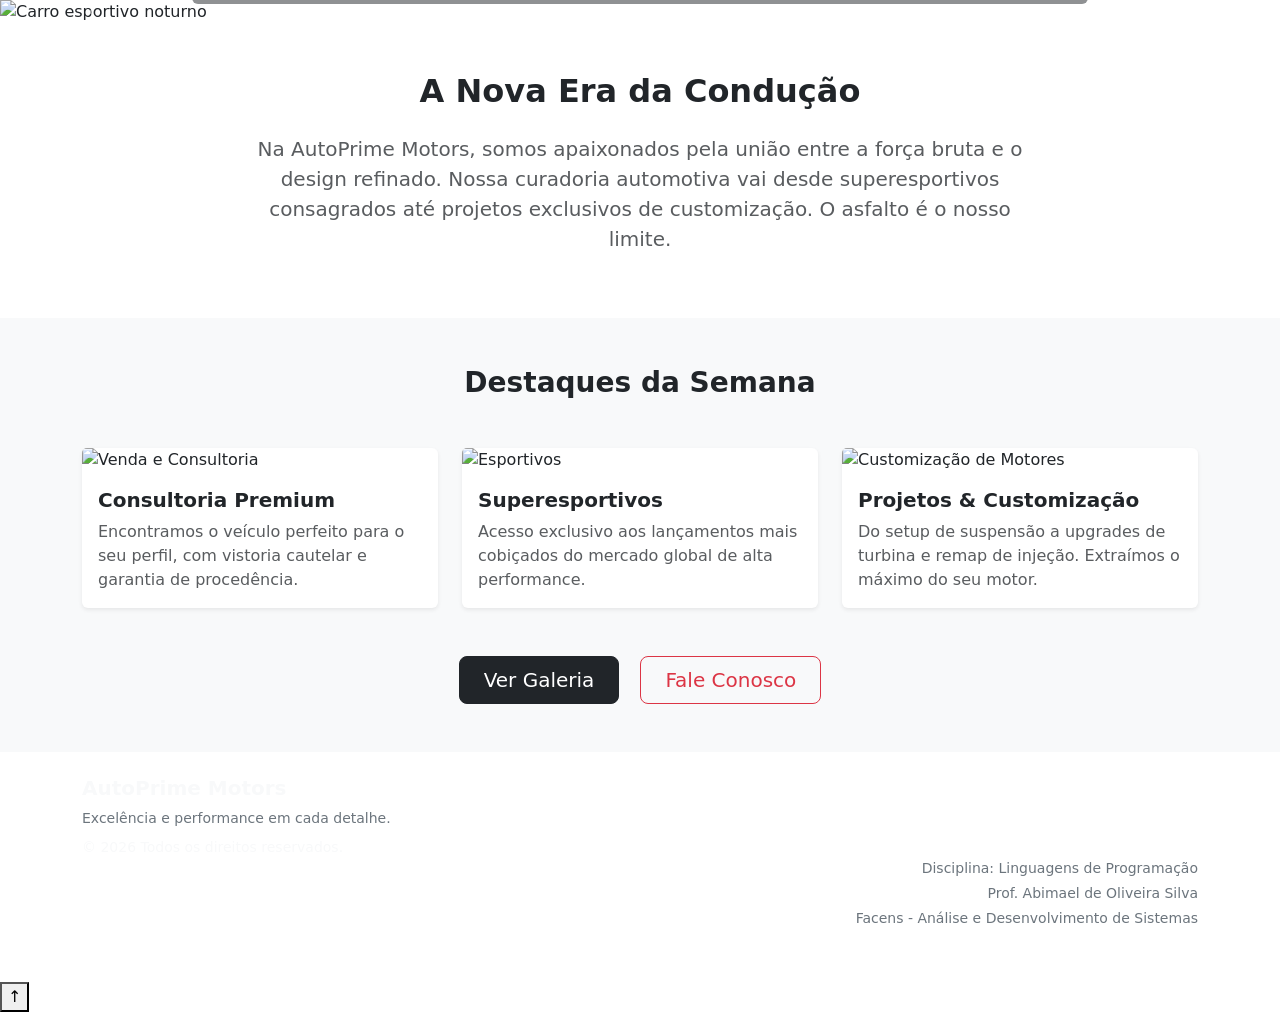
==== index.html @ fbc8868d "feat(index): implementa index com navbar, carrossel e rodapé via Bootstrap" ====
<!DOCTYPE html>
<html lang="pt-BR">
<head>
    <meta charset="UTF-8">
    <meta name="viewport" content="width=device-width, initial-scale=1.0">
    <title>AutoPrime Motors | Excelência Automotiva</title>
    
    <link href="https://cdn.jsdelivr.net/npm/bootstrap@5.3.3/dist/css/bootstrap.min.css" rel="stylesheet">
    <link href="https://fonts.googleapis.com/css2?family=Inter:wght@300;400;600;800&display=swap" rel="stylesheet">
    <link rel="stylesheet" href="./css/style.css">
</head>
<body>

    <header>
        <nav class="navbar navbar-expand-lg navbar-dark bg-industrial fixed-top">
            <div class="container">
                <a class="navbar-brand text-uppercase fw-bold" href="index.html">
                    AutoPrime <span class="text-accent">Motors</span>
                </a>
                <button class="navbar-toggler" type="button" data-bs-toggle="collapse" data-bs-target="#navbarNav" aria-controls="navbarNav" aria-expanded="false" aria-label="Toggle navigation">
                    <span class="navbar-toggler-icon"></span>
                </button>
                <div class="collapse navbar-collapse justify-content-end" id="navbarNav">
                    <ul class="navbar-nav">
                        <li class="nav-item"><a class="nav-link active" href="index.html">Home</a></li>
                        <li class="nav-item"><a class="nav-link" href="galeria.html">Galeria</a></li>
                        <li class="nav-item"><a class="nav-link" href="contato.html">Contato</a></li>
                    </ul>
                </div>
            </div>
        </nav>
    </header>

    <main>
        <section id="hero-carousel" class="carousel slide" data-bs-ride="carousel">
            <div class="carousel-indicators">
                <button type="button" data-bs-target="#hero-carousel" data-bs-slide-to="0" class="active" aria-current="true" aria-label="Slide 1"></button>
                <button type="button" data-bs-target="#hero-carousel" data-bs-slide-to="1" aria-label="Slide 2"></button>
                <button type="button" data-bs-target="#hero-carousel" data-bs-slide-to="2" aria-label="Slide 3"></button>
            </div>
            <div class="carousel-inner">
                <div class="carousel-item active">
                    <img src="https://images.unsplash.com/photo-1503376712394-6b92cedbbfa1?ixlib=rb-4.0.3&auto=format&fit=crop&w=1920&q=80" class="d-block w-100" alt="Carro esportivo noturno">
                    <div class="carousel-caption d-none d-md-block bg-dark bg-opacity-50 p-3 rounded">
                        <h5 class="fw-bold">Performance Absoluta</h5>
                        <p>Descubra o limite da engenharia automotiva moderna.</p>
                    </div>
                </div>
                <div class="carousel-item">
                    <img src="https://images.unsplash.com/photo-1614200187524-dc4b892acf16?ixlib=rb-4.0.3&auto=format&fit=crop&w=1920&q=80" class="d-block w-100" alt="Motor de alta performance">
                    <div class="carousel-caption d-none d-md-block bg-dark bg-opacity-50 p-3 rounded">
                        <h5 class="fw-bold">Precisão Mecânica</h5>
                        <p>Cada detalhe projetado para máxima eficiência e controle.</p>
                    </div>
                </div>
                <div class="carousel-item">
                    <img src="https://images.unsplash.com/photo-1552519507-da3b142c6e3d?ixlib=rb-4.0.3&auto=format&fit=crop&w=1920&q=80" class="d-block w-100" alt="Design automotivo elegante">
                    <div class="carousel-caption d-none d-md-block bg-dark bg-opacity-50 p-3 rounded">
                        <h5 class="fw-bold">Design Minimalista</h5>
                        <p>A união perfeita entre estética industrial e aerodinâmica.</p>
                    </div>
                </div>
            </div>
            <button class="carousel-control-prev" type="button" data-bs-target="#hero-carousel" data-bs-slide="prev">
                <span class="carousel-control-prev-icon" aria-hidden="true"></span>
                <span class="visually-hidden">Anterior</span>
            </button>
            <button class="carousel-control-next" type="button" data-bs-target="#hero-carousel" data-bs-slide="next">
                <span class="carousel-control-next-icon" aria-hidden="true"></span>
                <span class="visually-hidden">Próximo</span>
            </button>
        </section>

        <section class="container py-5 text-center section-about">
            <h2 class="mb-4 fw-bold">A Nova Era da Condução</h2>
            <p class="lead text-muted mx-auto" style="max-width: 800px;">
                Na AutoPrime Motors, somos apaixonados pela união entre a força bruta e o design refinado. 
                Nossa curadoria automotiva vai desde superesportivos consagrados até projetos exclusivos de customização. 
                O asfalto é o nosso limite.
            </p>
        </section>

        <section class="bg-light py-5">
            <div class="container">
                <h3 class="text-center mb-5 fw-bold">Destaques da Semana</h3>
                <div class="row g-4">
                    <div class="col-md-4">
                        <article class="card h-100 js-card-hover border-0 shadow-sm">
                            <div class="img-wrapper">
                                <img src="https://images.unsplash.com/photo-1544636331-e26879cd4d9b?ixlib=rb-4.0.3&auto=format&fit=crop&w=600&q=80" class="card-img-top" alt="Venda e Consultoria">
                            </div>
                            <div class="card-body d-flex flex-column">
                                <h5 class="card-title fw-bold">Consultoria Premium</h5>
                                <p class="card-text text-muted">Encontramos o veículo perfeito para o seu perfil, com vistoria cautelar e garantia de procedência.</p>
                            </div>
                        </article>
                    </div>
                    <div class="col-md-4">
                        <article class="card h-100 js-card-hover border-0 shadow-sm">
                            <div class="img-wrapper">
                                <img src="https://images.unsplash.com/photo-1492144534655-ae79c964c9d7?ixlib=rb-4.0.3&auto=format&fit=crop&w=600&q=80" class="card-img-top" alt="Esportivos">
                            </div>
                            <div class="card-body d-flex flex-column">
                                <h5 class="card-title fw-bold">Superesportivos</h5>
                                <p class="card-text text-muted">Acesso exclusivo aos lançamentos mais cobiçados do mercado global de alta performance.</p>
                            </div>
                        </article>
                    </div>
                    <div class="col-md-4">
                        <article class="card h-100 js-card-hover border-0 shadow-sm">
                            <div class="img-wrapper">
                                <img src="https://images.unsplash.com/photo-1600706432502-77a0e2e32729?ixlib=rb-4.0.3&auto=format&fit=crop&w=600&q=80" class="card-img-top" alt="Customização de Motores">
                            </div>
                            <div class="card-body d-flex flex-column">
                                <h5 class="card-title fw-bold">Projetos & Customização</h5>
                                <p class="card-text text-muted">Do setup de suspensão a upgrades de turbina e remap de injeção. Extraímos o máximo do seu motor.</p>
                            </div>
                        </article>
                    </div>
                </div>
                
                <div class="text-center mt-5">
                    <a href="galeria.html" class="btn btn-dark btn-lg me-3 px-4 py-2">Ver Galeria</a>
                    <a href="contato.html" class="btn btn-outline-danger btn-lg px-4 py-2">Fale Conosco</a>
                </div>
            </div>
        </section>
    </main>

    <footer class="bg-industrial text-light py-4 mt-auto">
        <div class="container footer-flex">
            <div class="footer-info">
                <h5 class="fw-bold">AutoPrime <span class="text-accent">Motors</span></h5>
                <p class="mb-0 text-secondary small">Excelência e performance em cada detalhe.</p>
                <p class="mt-2 mb-0 small">&copy; 2026 Todos os direitos reservados.</p>
            </div>
            <div class="footer-academic text-md-end text-secondary small">
                <p class="mb-1">Disciplina: Linguagens de Programação</p>
                <p class="mb-1">Prof. Abimael de Oliveira Silva</p>
                <p class="mb-0">Facens - Análise e Desenvolvimento de Sistemas</p>
                <p class="mb-0 mt-2 text-white">Luiz Eduardo (RA: 250695) | Luan Gomes (RA: 251501)</p>
            </div>
        </div>
    </footer>

    <button id="btnTop" title="Voltar ao topo">↑</button>

    <script src="https://cdn.jsdelivr.net/npm/bootstrap@5.3.3/dist/js/bootstrap.bundle.min.js"></script>
    <script src="./js/script.js"></script>
</body>
</html>
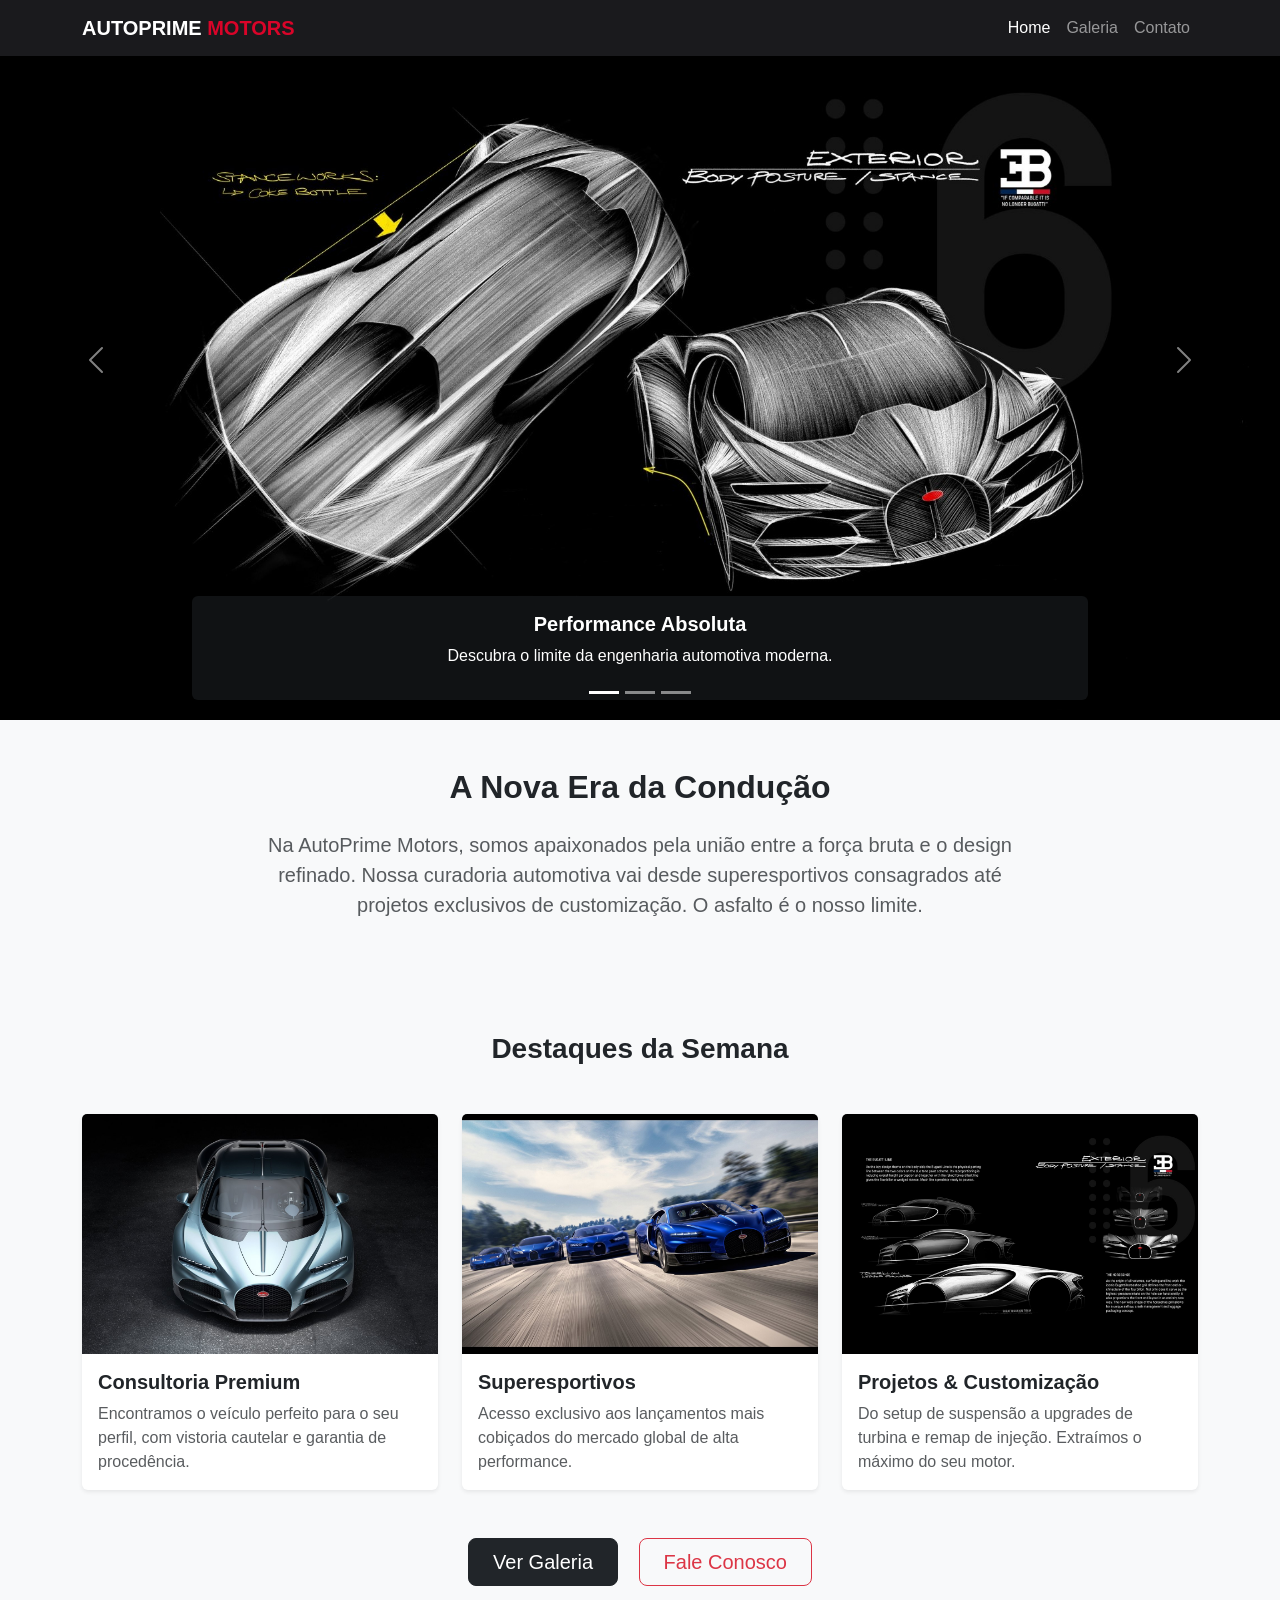
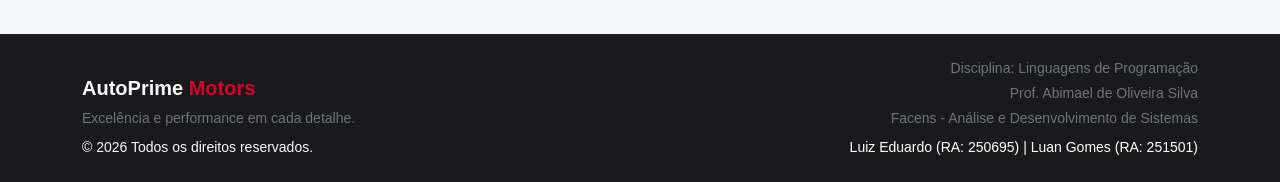
==== commit e5a510f8: "fix(html): corrige integridade do bootstrap, acessibilidade e iframe do mapa" ====
--- a/index.html
+++ b/index.html
@@ -4,12 +4,10 @@
     <meta charset="UTF-8">
     <meta name="viewport" content="width=device-width, initial-scale=1.0">
     <title>AutoPrime Motors | Excelência Automotiva</title>
-    
-    <link href="https://cdn.jsdelivr.net/npm/bootstrap@5.3.3/dist/css/bootstrap.min.css" rel="stylesheet">
-    <link href="https://fonts.googleapis.com/css2?family=Inter:wght@300;400;600;800&display=swap" rel="stylesheet">
+    <link href="https://cdn.jsdelivr.net/npm/bootstrap@5.3.3/dist/css/bootstrap.min.css" rel="stylesheet" integrity="sha384-QWTKZyjpPEjISv5WaRU9OFeRpok6YctnYmDr5pNlyT2bRjXh0JMhjY6hW+ALEwIH" crossorigin="anonymous">
     <link rel="stylesheet" href="./css/style.css">
 </head>
-<body>
+<body class="d-flex flex-column min-vh-100">
 
     <header>
         <nav class="navbar navbar-expand-lg navbar-dark bg-industrial fixed-top">
@@ -40,21 +38,21 @@
             </div>
             <div class="carousel-inner">
                 <div class="carousel-item active">
-                    <img src="https://images.unsplash.com/photo-1503376712394-6b92cedbbfa1?ixlib=rb-4.0.3&auto=format&fit=crop&w=1920&q=80" class="d-block w-100" alt="Carro esportivo noturno">
+                    <img src="./img/perfomance.jpg" class="d-block w-100" alt="Carro esportivo noturno">
                     <div class="carousel-caption d-none d-md-block bg-dark bg-opacity-50 p-3 rounded">
                         <h5 class="fw-bold">Performance Absoluta</h5>
                         <p>Descubra o limite da engenharia automotiva moderna.</p>
                     </div>
                 </div>
                 <div class="carousel-item">
-                    <img src="https://images.unsplash.com/photo-1614200187524-dc4b892acf16?ixlib=rb-4.0.3&auto=format&fit=crop&w=1920&q=80" class="d-block w-100" alt="Motor de alta performance">
+                    <img src="./img/motor.jpg" class="d-block w-100" alt="Motor de alta performance">
                     <div class="carousel-caption d-none d-md-block bg-dark bg-opacity-50 p-3 rounded">
                         <h5 class="fw-bold">Precisão Mecânica</h5>
                         <p>Cada detalhe projetado para máxima eficiência e controle.</p>
                     </div>
                 </div>
                 <div class="carousel-item">
-                    <img src="https://images.unsplash.com/photo-1552519507-da3b142c6e3d?ixlib=rb-4.0.3&auto=format&fit=crop&w=1920&q=80" class="d-block w-100" alt="Design automotivo elegante">
+                    <img src="./img/desing.jpg" class="d-block w-100" alt="Design automotivo elegante">
                     <div class="carousel-caption d-none d-md-block bg-dark bg-opacity-50 p-3 rounded">
                         <h5 class="fw-bold">Design Minimalista</h5>
                         <p>A união perfeita entre estética industrial e aerodinâmica.</p>
@@ -87,7 +85,7 @@
                     <div class="col-md-4">
                         <article class="card h-100 js-card-hover border-0 shadow-sm">
                             <div class="img-wrapper">
-                                <img src="https://images.unsplash.com/photo-1544636331-e26879cd4d9b?ixlib=rb-4.0.3&auto=format&fit=crop&w=600&q=80" class="card-img-top" alt="Venda e Consultoria">
+                                <img src="./img/bugatti.jpg" class="card-img-top" alt="Venda e Consultoria">
                             </div>
                             <div class="card-body d-flex flex-column">
                                 <h5 class="card-title fw-bold">Consultoria Premium</h5>
@@ -98,7 +96,7 @@
                     <div class="col-md-4">
                         <article class="card h-100 js-card-hover border-0 shadow-sm">
                             <div class="img-wrapper">
-                                <img src="https://images.unsplash.com/photo-1492144534655-ae79c964c9d7?ixlib=rb-4.0.3&auto=format&fit=crop&w=600&q=80" class="card-img-top" alt="Esportivos">
+                                <img src="./img/bugatti-varias.jpg" class="card-img-top" alt="Esportivos">
                             </div>
                             <div class="card-body d-flex flex-column">
                                 <h5 class="card-title fw-bold">Superesportivos</h5>
@@ -109,7 +107,7 @@
                     <div class="col-md-4">
                         <article class="card h-100 js-card-hover border-0 shadow-sm">
                             <div class="img-wrapper">
-                                <img src="https://images.unsplash.com/photo-1600706432502-77a0e2e32729?ixlib=rb-4.0.3&auto=format&fit=crop&w=600&q=80" class="card-img-top" alt="Customização de Motores">
+                                <img src="./img/bugatti-schema.jpg" class="card-img-top" alt="Customização de Motores">
                             </div>
                             <div class="card-body d-flex flex-column">
                                 <h5 class="card-title fw-bold">Projetos & Customização</h5>
@@ -145,7 +143,7 @@
 
     <button id="btnTop" title="Voltar ao topo">↑</button>
 
-    <script src="https://cdn.jsdelivr.net/npm/bootstrap@5.3.3/dist/js/bootstrap.bundle.min.js"></script>
+    <script src="https://cdn.jsdelivr.net/npm/bootstrap@5.3.3/dist/js/bootstrap.bundle.min.js" integrity="sha384-YvpcrYf0tY3lHB60NNkmXc5s9fDVZLESaAA55NDzOxhy9GkcIdslK1eN7N6jIeHz" crossorigin="anonymous"></script>
     <script src="./js/script.js"></script>
 </body>
 </html>
--- a/css/style.css
+++ b/css/style.css
@@ -0,0 +1,120 @@
+/*
+Projeto: AutoPrime Motors
+Disciplina: Linguagens de Programação
+Professor: Abimael de Oliveira
+Alunos: Luiz Eduardo Ferreira Lopes Silva (RA: 250695) e Luan Gomes Marques (RA: 251501)
+Data de Entrega: 07/06/2026
+*/
+
+/* 1. VARIÁVEIS (:root) e RESET BÁSICO */
+:root {
+    --bg-color: #f8f9fa;
+    --text-main: #212529;
+    --text-muted: #6c757d;
+    --accent-color: #d90429; /* Racing Red industrial */
+    --dark-bg: #1a1a1d;      /* Fundo escuro industrial */
+    --font-primary: 'Inter', sans-serif;
+}
+
+* {
+    margin: 0;
+    padding: 0;
+    box-sizing: border-box;
+}
+
+body {
+    font-family: var(--font-primary);
+    background-color: var(--bg-color);
+    color: var(--text-main);
+    -webkit-font-smoothing: antialiased;
+}
+
+/* Utilitários Customizados */
+.bg-industrial { background-color: var(--dark-bg) !important; }
+.text-accent { color: var(--accent-color) !important; }
+.bg-accent { background-color: var(--accent-color) !important; }
+.divider { width: 60px; height: 4px; border-radius: 2px; }
+
+/* 2. LAYOUT COM FLEXBOX (Locais exigidos: Rodapé e alinhamento interno dos cards) */
+.footer-flex {
+    display: flex;
+    justify-content: space-between;
+    align-items: flex-end;
+    flex-wrap: wrap;
+    gap: 20px;
+}
+
+/* 3. EFEITOS VISUAIS OBRIGATÓRIOS (Hover, Scale, Transition) */
+
+/* Preparação da imagem dentro do card */
+.img-wrapper {
+    overflow: hidden; /* Mantém a imagem dentro dos limites ao dar zoom */
+    border-radius: calc(.25rem - 1px) calc(.25rem - 1px) 0 0;
+}
+
+.img-wrapper img {
+    /* Efeito 1: Transição suave na imagem base */
+    transition: transform 0.5s ease;
+    object-fit: cover;
+    height: 240px;
+    width: 100%;
+}
+
+/* Classe base para os cards que terão efeito visual */
+.js-card-hover {
+    /* Efeito 2: Transição suave no deslocamento vertical do CSS */
+    transition: transform 0.3s ease, box-shadow 0.3s ease;
+}
+
+/* Efeito 3: Hover levantando o card e dando zoom na imagem (Escala) */
+.js-card-hover:hover {
+    transform: translateY(-8px);
+    box-shadow: 0 15px 30px rgba(0, 0, 0, 0.1) !important;
+}
+
+.js-card-hover:hover .img-wrapper img {
+    transform: scale(1.08); /* Escala da imagem ao passar o mouse */
+}
+
+/* Destaque via JavaScript (Adicionado via script.js) */
+.js-highlight-active {
+    border: 2px solid var(--accent-color) !important;
+    box-shadow: 0 0 20px rgba(217, 4, 41, 0.2) !important;
+}
+
+/* Botão Voltar ao Topo */
+#btnTop {
+    display: none; /* Oculto por padrão, ativado via JS */
+    position: fixed;
+    bottom: 30px;
+    right: 30px;
+    z-index: 99;
+    border: none;
+    outline: none;
+    background-color: var(--accent-color);
+    color: white;
+    cursor: pointer;
+    padding: 12px 18px;
+    border-radius: 5px;
+    font-size: 18px;
+    font-weight: bold;
+    box-shadow: 0 4px 10px rgba(0,0,0,0.3);
+    transition: background-color 0.3s ease, transform 0.3s ease;
+}
+
+#btnTop:hover {
+    background-color: #1a1a1d;
+    transform: scale(1.1);
+}
+
+/* Responsividade de ajuste do Navbar */
+@media (max-width: 768px) {
+    .footer-flex {
+        flex-direction: column;
+        align-items: center;
+        text-align: center;
+    }
+    .footer-academic {
+        text-align: center !important;
+    }
+}
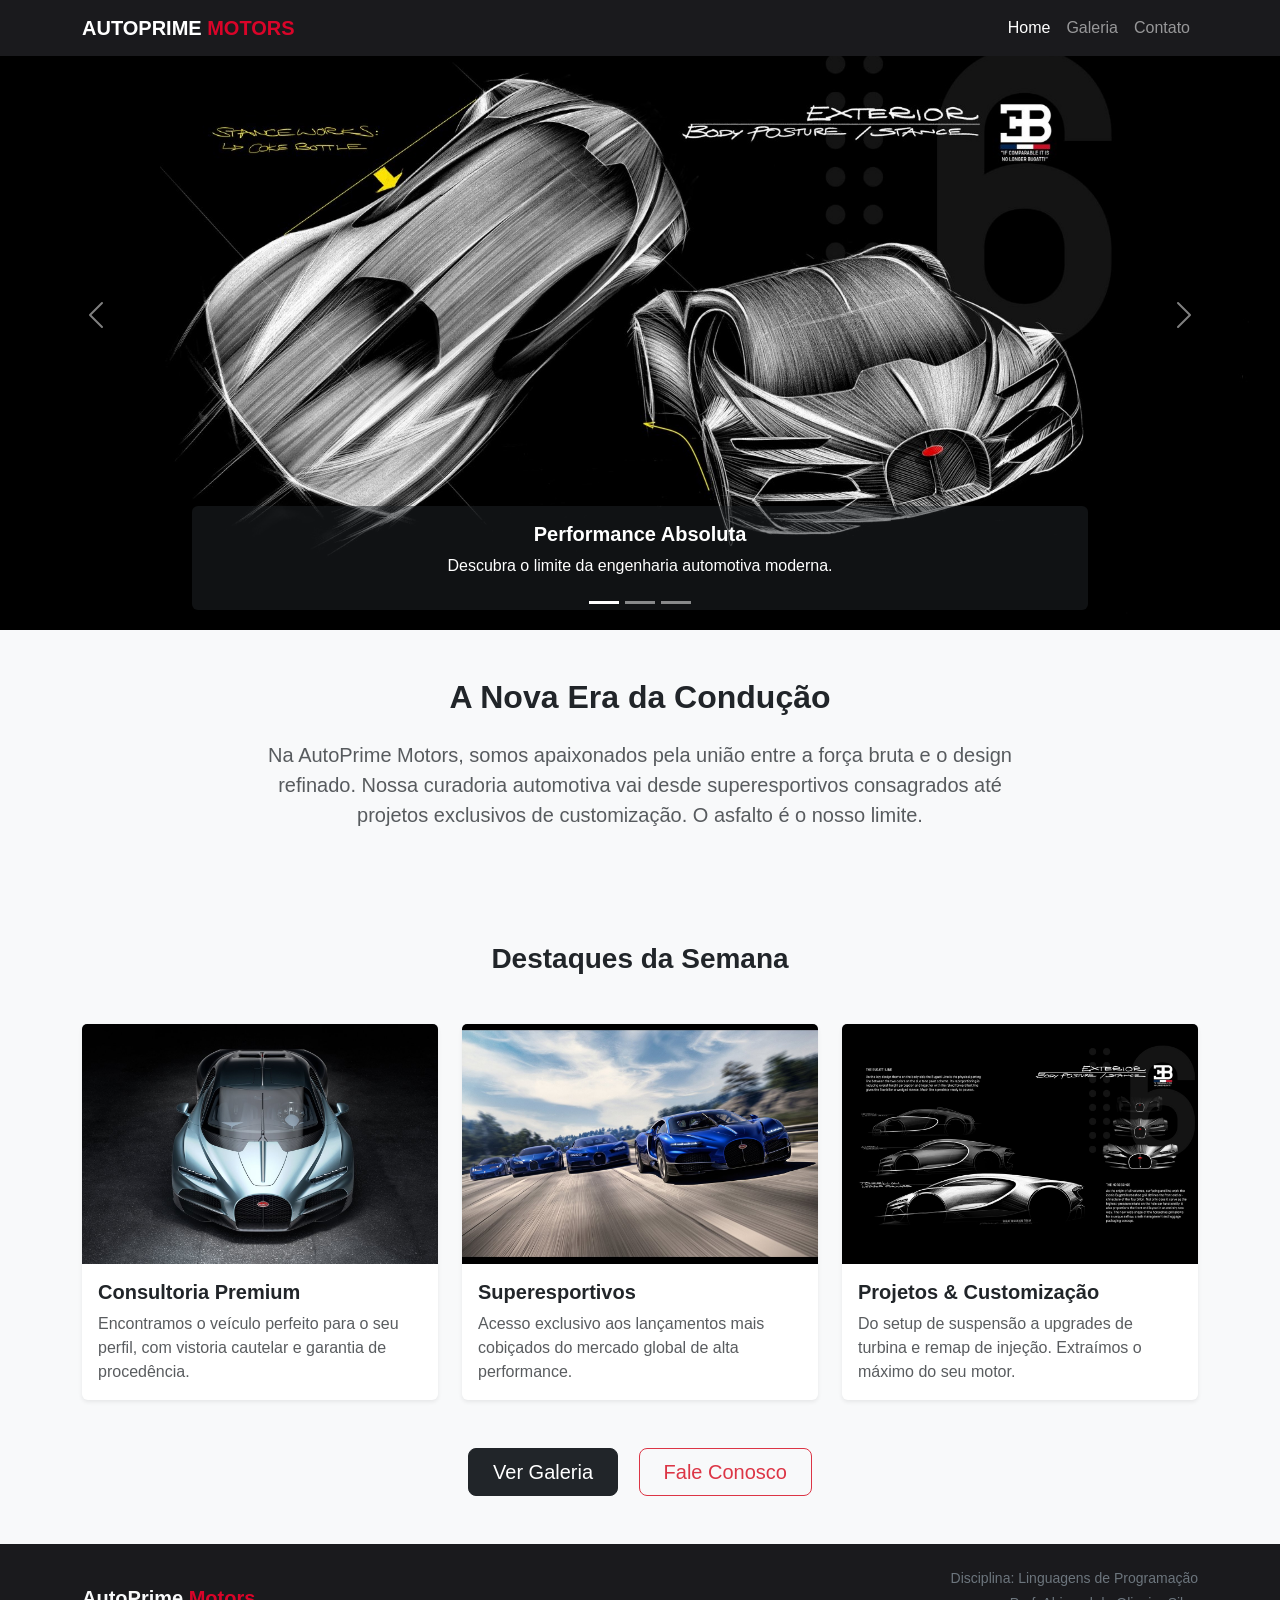
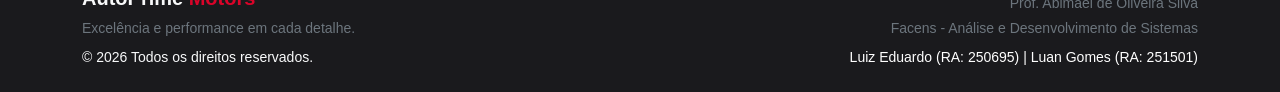
==== commit 8f38976a: "fix(html): corrije erro de escrita na pagina inicial" ====
--- a/index.html
+++ b/index.html
@@ -38,21 +38,21 @@
             </div>
             <div class="carousel-inner">
                 <div class="carousel-item active">
-                    <img src="./img/perfomance.jpg" class="d-block w-100" alt="Carro esportivo noturno">
+                    <img src="./img/perfomance.jpg" class="d-block w-100" alt="Schema carro">
                     <div class="carousel-caption d-none d-md-block bg-dark bg-opacity-50 p-3 rounded">
                         <h5 class="fw-bold">Performance Absoluta</h5>
                         <p>Descubra o limite da engenharia automotiva moderna.</p>
                     </div>
                 </div>
                 <div class="carousel-item">
-                    <img src="./img/motor.jpg" class="d-block w-100" alt="Motor de alta performance">
+                    <img src="./img/motor.jpg" class="d-block w-100" alt="Schema motor">
                     <div class="carousel-caption d-none d-md-block bg-dark bg-opacity-50 p-3 rounded">
                         <h5 class="fw-bold">Precisão Mecânica</h5>
                         <p>Cada detalhe projetado para máxima eficiência e controle.</p>
                     </div>
                 </div>
                 <div class="carousel-item">
-                    <img src="./img/desing.jpg" class="d-block w-100" alt="Design automotivo elegante">
+                    <img src="./img/desing.jpg" class="d-block w-100" alt="Schema desing">
                     <div class="carousel-caption d-none d-md-block bg-dark bg-opacity-50 p-3 rounded">
                         <h5 class="fw-bold">Design Minimalista</h5>
                         <p>A união perfeita entre estética industrial e aerodinâmica.</p>
--- a/css/style.css
+++ b/css/style.css
@@ -35,7 +35,9 @@
 .bg-accent { background-color: var(--accent-color) !important; }
 .divider { width: 60px; height: 4px; border-radius: 2px; }
 
-/* 2. LAYOUT COM FLEXBOX (Locais exigidos: Rodapé e alinhamento interno dos cards) */
+/* 2. LAYOUT COM FLEXBOX */
+
+/* Local 1: Rodapé */
 .footer-flex {
     display: flex;
     justify-content: space-between;
@@ -44,7 +46,22 @@
     gap: 20px;
 }
 
-/* 3. EFEITOS VISUAIS OBRIGATÓRIOS (Hover, Scale, Transition) */
+/* Local 2: Centralização da seção "Sobre" para garantir a nota do requisito */
+.section-about {
+    display: flex;
+    flex-direction: column;
+    align-items: center;
+    justify-content: center;
+}
+
+/* 3. CONTROLE DO CARROSSEL (Correção de altura) */
+#hero-carousel .carousel-item img {
+    height: 70vh; /* Ocupa 70% da altura da tela */
+    object-fit: cover; /* Corta a imagem sem distorcer para caber no espaço */
+    object-position: center; /* Mantém o foco no centro da foto */
+}
+
+/* 4. EFEITOS VISUAIS OBRIGATÓRIOS (Hover, Scale, Transition) */
 
 /* Preparação da imagem dentro do card */
 .img-wrapper {
@@ -107,8 +124,9 @@
     transform: scale(1.1);
 }
 
-/* Responsividade de ajuste do Navbar */
+/* 5. RESPONSIVIDADE */
 @media (max-width: 768px) {
+    /* Ajuste do rodapé */
     .footer-flex {
         flex-direction: column;
         align-items: center;
@@ -117,4 +135,9 @@
     .footer-academic {
         text-align: center !important;
     }
+    
+    /* Ajuste do carrossel para celulares */
+    #hero-carousel .carousel-item img {
+        height: 50vh; 
+    }
 }
